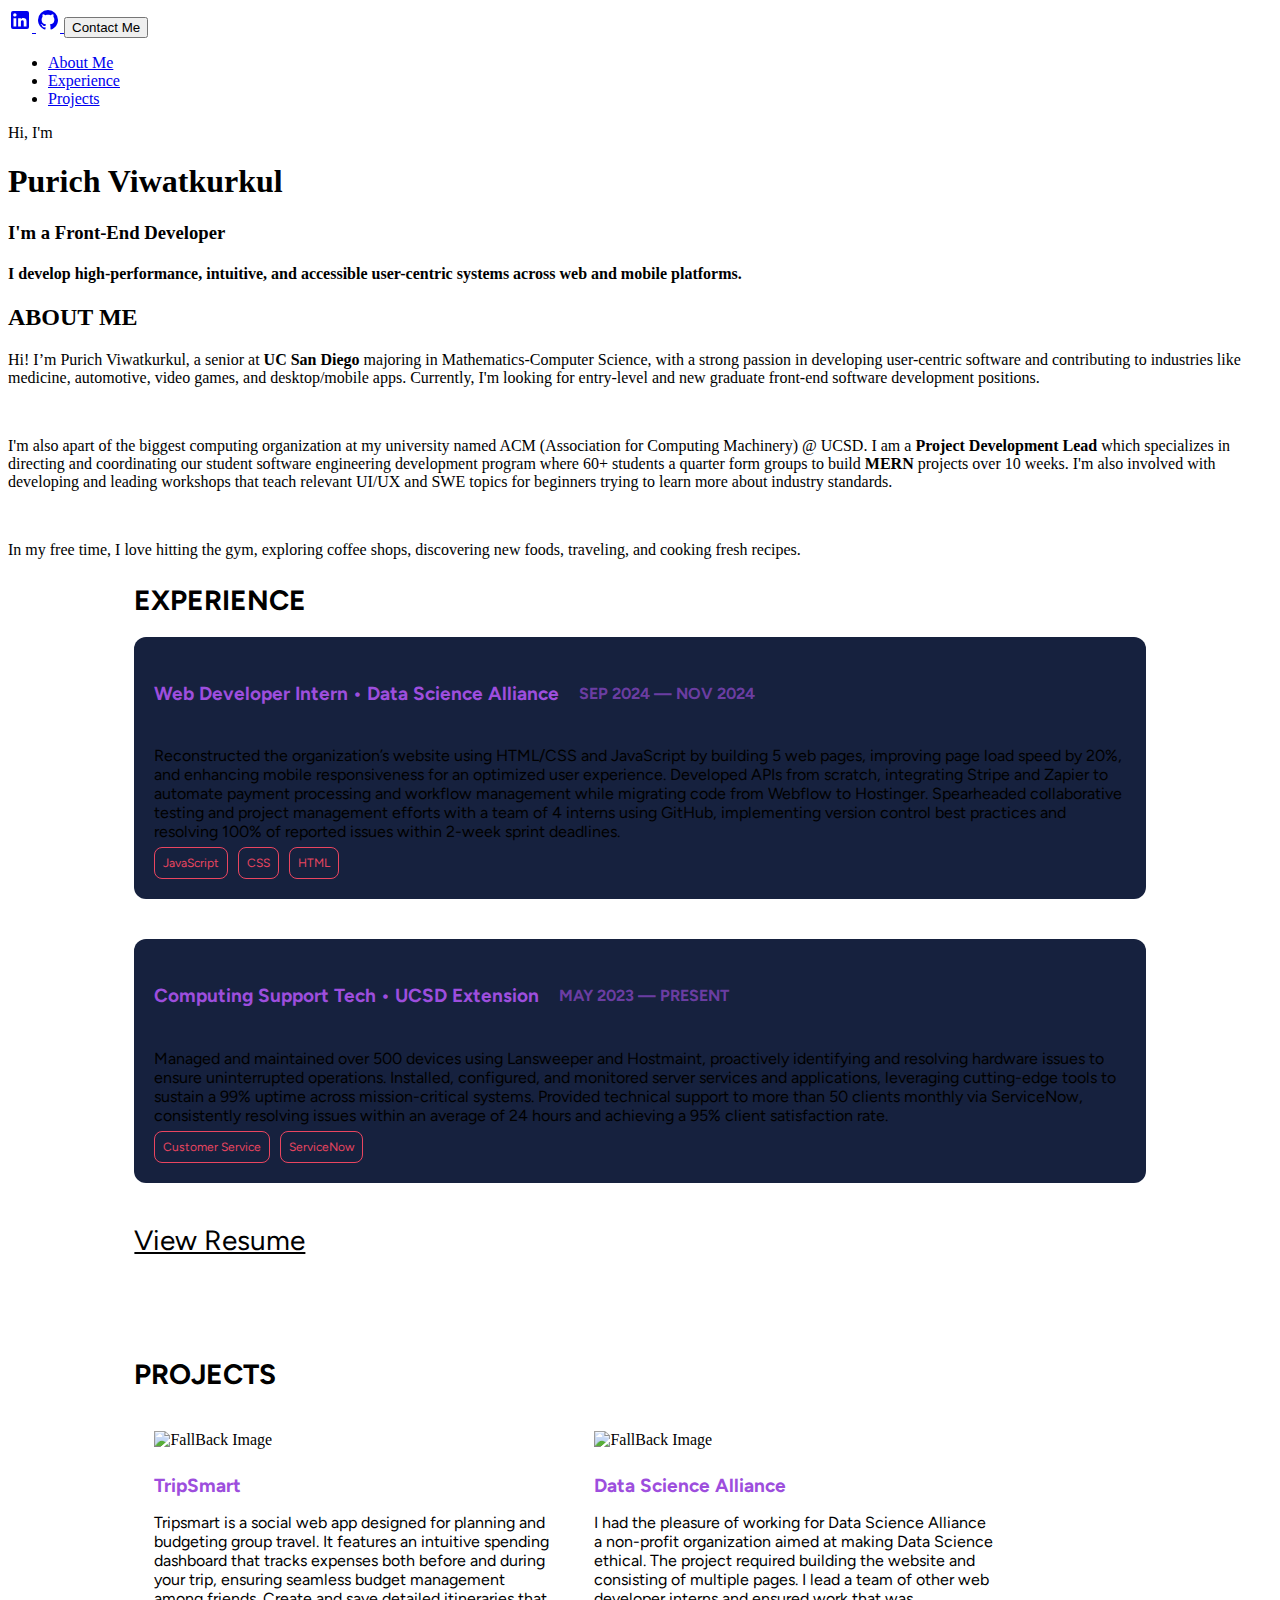
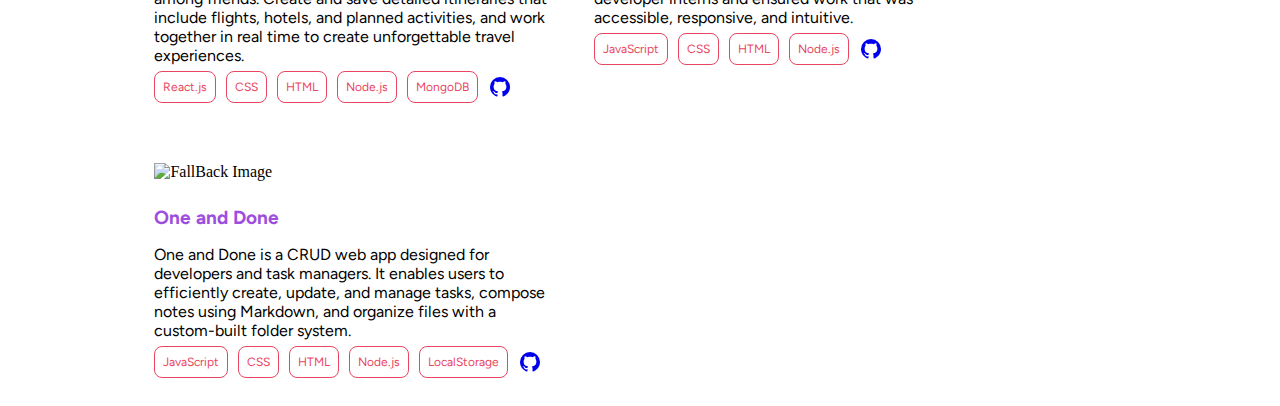
==== src/index.html @ d5bc5efc "CSS Update 3" ====
<!DOCTYPE html>
<html lang="en">
<head>
    <meta charset="UTF-8">
    <meta name="viewport" content="width=device-width, initial-scale=1.0">
    <meta name="description" content="Personal Portfolio Website">
    <meta name="keywords" content="Portfolio,HTML,CSS,JavaScript,UI,UX,Developer, Web">
    <title>Purich's Portfolio</title>
    <link rel="preconnect" href="https://fonts.googleapis.com">
    <link rel="preconnect" href="https://fonts.gstatic.com" crossorigin>
    <link href="https://fonts.googleapis.com/css2?family=Space+Grotesk:wght@300..700&display=swap" rel="stylesheet">
    <link href="https://fonts.googleapis.com/css2?family=Figtree:ital,wght@0,300..900;1,300..900&display=swap" rel="stylesheet">
    <link rel="stylesheet" href="./styles/vars.css">
    <link rel="stylesheet" href="./styles/index.css">
    <link rel="stylesheet" href="./styles/about.css">
    <link rel="stylesheet" href="./styles/projects.css">
    <link rel="stylesheet" href="./styles/experience.css">


    <style>
        #projectOne,#projectTwo,#projectThree{
            border-color:black; 
            border-style:solid; 
            border-width:2px;
        }
    </style>

</head>
<body>
    <nav>
            <a href="https://www.linkedin.com/in/purich-viwatkurkul/">
                <svg role="img" id="linkedIn" xmlns="http://www.w3.org/2000/svg" width="24" height="24" viewBox="0 0 24 24">
                    <title>LinkedIn Logo Hyperlink</title>
                    <path fill="currentColor" d="M19 3a2 2 0 0 1 2 2v14a2 2 0 0 1-2 2H5a2 2 0 0 1-2-2V5a2 2 0 0 1 2-2zm-.5 15.5v-5.3a3.26 3.26 0 0 0-3.26-3.26c-.85 0-1.84.52-2.32 1.3v-1.11h-2.79v8.37h2.79v-4.93c0-.77.62-1.4 1.39-1.4a1.4 1.4 0 0 1 1.4 1.4v4.93zM6.88 8.56a1.68 1.68 0 0 0 1.68-1.68c0-.93-.75-1.69-1.68-1.69a1.69 1.69 0 0 0-1.69 1.69c0 .93.76 1.68 1.69 1.68m1.39 9.94v-8.37H5.5v8.37z"/>
                </svg>
            </a>
            <a href="https://github.com/pviwatkurkul">
                <svg role="img" id="github" xmlns="http://www.w3.org/2000/svg" width="24" height="24" viewBox="0 0 24 24">
                    <title>Github Logo Hyperlink</title>
                    <path fill="currentColor" d="M12 2A10 10 0 0 0 2 12c0 4.42 2.87 8.17 6.84 9.5c.5.08.66-.23.66-.5v-1.69c-2.77.6-3.36-1.34-3.36-1.34c-.46-1.16-1.11-1.47-1.11-1.47c-.91-.62.07-.6.07-.6c1 .07 1.53 1.03 1.53 1.03c.87 1.52 2.34 1.07 2.91.83c.09-.65.35-1.09.63-1.34c-2.22-.25-4.55-1.11-4.55-4.92c0-1.11.38-2 1.03-2.71c-.1-.25-.45-1.29.1-2.64c0 0 .84-.27 2.75 1.02c.79-.22 1.65-.33 2.5-.33s1.71.11 2.5.33c1.91-1.29 2.75-1.02 2.75-1.02c.55 1.35.2 2.39.1 2.64c.65.71 1.03 1.6 1.03 2.71c0 3.82-2.34 4.66-4.57 4.91c.36.31.69.92.69 1.85V21c0 .27.16.59.67.5C19.14 20.16 22 16.42 22 12A10 10 0 0 0 12 2"/></svg>
            </a>
            <a>
                <button id="contact-button">Contact Me</button>
            </a>
    </nav>
    <aside class="navigation">
        <ul>
            <li><a href="#about-me">About Me</a></li>
            <li><a href="#experience">Experience</a></li>
            <li><a href="#projects">Projects</a></li>
        </ul>
    </aside>
    <header id="about-me">
        <p>Hi, I'm</p>
        <h1>Purich Viwatkurkul
        </h1>
        <h3>
            I'm a Front-End Developer
        </h3>
        <h4>
            I develop high-performance, intuitive, and accessible user-centric systems across web and mobile platforms.
        </h4>

        <section>
            <h2>ABOUT ME</h2>
            <p>
                Hi! I’m Purich Viwatkurkul, a senior at <strong>UC San Diego</strong> majoring in Mathematics-Computer Science, with a strong passion in developing user-centric software and contributing to industries like medicine, automotive, video games, and desktop/mobile apps. Currently, I'm looking for entry-level and new graduate front-end software development positions.
            </p>
            <br>
            <p>
                I'm also apart of the biggest computing organization at my university named <abbr>ACM</abbr> (Association for Computing Machinery) @ UCSD. I am a <b>Project Development Lead </b> which specializes in directing and coordinating our student software engineering development program where 60+ students a quarter form groups to build <b>MERN</b> projects over 10 weeks. I'm also involved with developing and leading workshops that teach relevant UI/UX and SWE topics for beginners trying to learn more about industry standards. 
            </p>
            <br>
            <p>
                In my free time, I love hitting the gym, exploring coffee shops, discovering new foods, traveling, and cooking fresh recipes.
            </p>
        </section>
    
    </header>

    <main id="experience">
        <h2>EXPERIENCE</h2>
        <div id="experience-one">
            <div class="jobHeader">
                <h4>Web Developer Intern &#x2022; Data Science Alliance</h4>
                <p>SEP 2024 &mdash; NOV 2024</p>
            </div>
            <p>
                Reconstructed the organization’s website using HTML/CSS and JavaScript by building 5 web pages, improving page load speed by 20%, and enhancing mobile responsiveness for an optimized user experience. Developed APIs from scratch, integrating Stripe and Zapier to automate payment processing and workflow management while migrating code from Webflow to Hostinger. Spearheaded collaborative testing and project management efforts with a team of 4 interns using GitHub, implementing version control best practices and resolving 100% of reported issues within 2-week sprint deadlines.
            </p>
            <div class="toolTags">
                <div class="tag" id="tag-one">
                    JavaScript
                </div>
                <div class="tag" id="tag-two">
                    CSS
                </div>
                <div class="tag" id="tag-three">
                    HTML
                </div>
            </div>
        </div>
        <div id="experience-two">
            <div class="jobHeader">
                <h4>Computing Support Tech &#x2022; UCSD Extension</h4>
                <p>MAY 2023 &mdash; PRESENT</p>
            </div>
            <p>
                Managed and maintained over 500 devices using Lansweeper and Hostmaint, proactively identifying and resolving hardware issues to ensure uninterrupted operations. Installed, configured, and monitored server services and applications, leveraging cutting-edge tools to sustain a 99% uptime across mission-critical systems. Provided technical support to more than 50 clients monthly via ServiceNow, consistently resolving issues within an average of 24 hours and achieving a 95% client satisfaction rate.
            </p>
            <div class="toolTags">
                <div class="tag" id="tag-one">
                    Customer Service
                </div>
                <div class="tag" id="tag-two">
                    ServiceNow
                </div>
            </div>
        </div>
        <a id="resume" href="./assets/Resume.pdf">
            View Resume
        </a>
    </main>

    <div id="projects">
        <h2>PROJECTS</h2>
        <div class="projectContainer">
            <div id="project-one">
                <picture>
                    <source srcset="./assets/tripsmart.png"/>
                    <img src="./assets/tripsmart.png" alt="FallBack Image" width="100%" height="200"/>
                </picture>       
                <h4>
                TripSmart
                </h4>
                <p>
                    Tripsmart is a social web app designed for planning and budgeting group travel. It features an intuitive spending dashboard that tracks expenses both before and during your trip, ensuring seamless budget management among friends. Create and save detailed itineraries that include flights, hotels, and planned activities, and work together in real time to create unforgettable travel experiences.
                </p>
                <div class="projectTags">
                    <div class="tag" id="tag-one">
                        React.js
                    </div>
                    <div class="tag" id="tag-two">
                        CSS
                    </div>
                    <div class="tag" id="tag-three">
                        HTML
                    </div>
                    <div class="tag" id="tag-fourth">
                        Node.js
                    </div>
                    <div class="tag" id="tag-fifth">
                        MongoDB
                    </div>
                    <a class="githubProject" href="https://github.com/pviwatkurkul/tripsmart">
                        <svg role="img" xmlns="http://www.w3.org/2000/svg" width="24" height="24" viewBox="0 0 24 24">
                            <title>Github Logo Hyperlink</title>
                            <path fill="currentColor" d="M12 2A10 10 0 0 0 2 12c0 4.42 2.87 8.17 6.84 9.5c.5.08.66-.23.66-.5v-1.69c-2.77.6-3.36-1.34-3.36-1.34c-.46-1.16-1.11-1.47-1.11-1.47c-.91-.62.07-.6.07-.6c1 .07 1.53 1.03 1.53 1.03c.87 1.52 2.34 1.07 2.91.83c.09-.65.35-1.09.63-1.34c-2.22-.25-4.55-1.11-4.55-4.92c0-1.11.38-2 1.03-2.71c-.1-.25-.45-1.29.1-2.64c0 0 .84-.27 2.75 1.02c.79-.22 1.65-.33 2.5-.33s1.71.11 2.5.33c1.91-1.29 2.75-1.02 2.75-1.02c.55 1.35.2 2.39.1 2.64c.65.71 1.03 1.6 1.03 2.71c0 3.82-2.34 4.66-4.57 4.91c.36.31.69.92.69 1.85V21c0 .27.16.59.67.5C19.14 20.16 22 16.42 22 12A10 10 0 0 0 12 2"/></svg>
                    </a>
                </div>
            </div>
            <div id="project-two">
                <picture>
                    <source srcset="./assets/dsa.png"/>
                    <img src="./assets/dsa.png" alt="FallBack Image" width="100%" height="200"/>
                </picture>       
                <h4>
                Data Science Alliance
                </h4>
                <p>
                    I had the pleasure of working for Data Science Alliance a non-profit organization aimed at making Data Science ethical. The project required building the website and consisting of multiple pages. I lead a team of other web developer interns and ensured work that was accessible, responsive, and intuitive. 
                </p>
                <div class="projectTags">
                    <div class="tag" id="tag-one">
                        JavaScript
                    </div>
                    <div class="tag" id="tag-two">
                        CSS
                    </div>
                    <div class="tag" id="tag-three">
                        HTML
                    </div>
                    <div class="tag" id="tag-fourth">
                        Node.js
                    </div>
                    <a class="githubProject" href="https://github.com/pviwatkurkul/DSA-Alliance-Page-Rebuild">
                        <svg role="img" xmlns="http://www.w3.org/2000/svg" width="24" height="24" viewBox="0 0 24 24">
                            <title>Github Logo Hyperlink</title>
                            <path fill="currentColor" d="M12 2A10 10 0 0 0 2 12c0 4.42 2.87 8.17 6.84 9.5c.5.08.66-.23.66-.5v-1.69c-2.77.6-3.36-1.34-3.36-1.34c-.46-1.16-1.11-1.47-1.11-1.47c-.91-.62.07-.6.07-.6c1 .07 1.53 1.03 1.53 1.03c.87 1.52 2.34 1.07 2.91.83c.09-.65.35-1.09.63-1.34c-2.22-.25-4.55-1.11-4.55-4.92c0-1.11.38-2 1.03-2.71c-.1-.25-.45-1.29.1-2.64c0 0 .84-.27 2.75 1.02c.79-.22 1.65-.33 2.5-.33s1.71.11 2.5.33c1.91-1.29 2.75-1.02 2.75-1.02c.55 1.35.2 2.39.1 2.64c.65.71 1.03 1.6 1.03 2.71c0 3.82-2.34 4.66-4.57 4.91c.36.31.69.92.69 1.85V21c0 .27.16.59.67.5C19.14 20.16 22 16.42 22 12A10 10 0 0 0 12 2"/></svg>
                    </a>
                </div>
            </div>
            <div id="project-three">
                <picture>
                    <source srcset="./assets/dsa.png"/>
                    <img src="./assets/dsa.png" alt="FallBack Image" width="100%" height="200"/>
                </picture>       
                <h4>
                One and Done
                </h4>
                <p>
                    One and Done is a CRUD web app designed for developers and task managers. It enables users to efficiently create, update, and manage tasks, compose notes using Markdown, and organize files with a custom-built folder system.
                </p>
                <div class="projectTags">
                    <div class="tag" id="tag-one">
                        JavaScript
                    </div>
                    <div class="tag" id="tag-two">
                        CSS
                    </div>
                    <div class="tag" id="tag-three">
                        HTML
                    </div>
                    <div class="tag" id="tag-fourth">
                        Node.js
                    </div>
                    <div class="tag" id="tag-fourth">
                        LocalStorage
                    </div>
                    <a class="githubProject" href="https://github.com/pviwatkurkul/One-and-Done">
                        <svg role="img" xmlns="http://www.w3.org/2000/svg" width="24" height="24" viewBox="0 0 24 24">
                            <title>Github Logo Hyperlink</title>
                            <path fill="currentColor" d="M12 2A10 10 0 0 0 2 12c0 4.42 2.87 8.17 6.84 9.5c.5.08.66-.23.66-.5v-1.69c-2.77.6-3.36-1.34-3.36-1.34c-.46-1.16-1.11-1.47-1.11-1.47c-.91-.62.07-.6.07-.6c1 .07 1.53 1.03 1.53 1.03c.87 1.52 2.34 1.07 2.91.83c.09-.65.35-1.09.63-1.34c-2.22-.25-4.55-1.11-4.55-4.92c0-1.11.38-2 1.03-2.71c-.1-.25-.45-1.29.1-2.64c0 0 .84-.27 2.75 1.02c.79-.22 1.65-.33 2.5-.33s1.71.11 2.5.33c1.91-1.29 2.75-1.02 2.75-1.02c.55 1.35.2 2.39.1 2.64c.65.71 1.03 1.6 1.03 2.71c0 3.82-2.34 4.66-4.57 4.91c.36.31.69.92.69 1.85V21c0 .27.16.59.67.5C19.14 20.16 22 16.42 22 12A10 10 0 0 0 12 2"/></svg>
                    </a>
                </div>
            </div>

        </div>
    </div>


</body>
</html>
---- src/styles/projects.css ----
@media only screen and (min-width:320px){
    #projects{
        margin:0 10%;
    }

    .projectContainer{
        display:flex;
        flex-wrap:wrap;
        row-gap:20px;
    }
    #projects > h2{
        margin-bottom:20px;
        font-size:28px;
        font-weight:700;
        color:var(--white);
        font-family:"Figtree", serif;
    }

    #project-one{
        padding:20px;
        border:1px solid var(--white);
        border-radius:12px;
        max-width:400px;
    }
    
    #project-one > picture{
        margin-bottom:6px;
    }
    #project-one > h4{
        color:#9d4edd;
        font-size:19px;
        font-family:"Figtree", serif;
        margin-bottom:6px;
        font-weight:700;
    }
    #project-one > p{
        color:var(--white);
        font-size:16px;
        font-family:"Figtree", serif;
        margin-bottom:6px;
    }

    #project-two{
        padding:20px;
        border:1px solid var(--white);
        border-radius:12px;
        max-width:400px;
    }
    
    #project-two > picture{
        margin-bottom:6px;
    }
    #project-two > h4{
        color:#9d4edd;
        font-size:19px;
        font-family:"Figtree", serif;
        margin-bottom:6px;
        font-weight:700;
    }
    #project-two > p{
        color:var(--white);
        font-size:16px;
        font-family:"Figtree", serif;
        margin-bottom:6px;
    }

    #project-three{
        padding:20px;
        border:1px solid var(--white);
        border-radius:12px;
        max-width:400px;
    }
    
    #project-three > picture{
        margin-bottom:6px;
    }
    #project-three> h4{
        color:#9d4edd;
        font-size:19px;
        font-family:"Figtree", serif;
        margin-bottom:6px;
        font-weight:700;
    }
    #project-three > p{
        color:var(--white);
        font-size:16px;
        font-family:"Figtree", serif;
        margin-bottom:6px;
    }
    
    .githubProject{
        display:flex;
        align-items:center;
    }
    .projectTags{
        display:flex;
        flex-wrap:wrap;
        gap:10px;
    }
}

@media only screen and (min-width:992px){

}

@media only screen and (min-width:1200px){

}
---- src/styles/experience.css ----
@media only screen and (min-width:320px){
    main{
        margin:0 10%;
        margin-bottom:100px;
    }
    main > h2{
        margin-bottom:20px;
        font-size:28px;
        font-weight:700;
        color:var(--white);
        font-family:"Figtree", serif;
    }

    #experience-one{
        border:1px solid var(--white);
        border-radius:12px;
        padding:20px;
        background-color: #16213e;  
        margin-bottom:40px;
    }

    #experience-one > p{
        color:var(--white);
        font-family:"Figtree", serif;
        margin-bottom:6px;
        font-size:16px;
    }

    .jobHeader{
        display:flex;
        gap:20px;
        font-family:"Figtree", serif;
        font-weight:700;
        align-items:center;
        margin-bottom:2px;
    }

    .jobHeader > h4{
        color:#9d4edd;
        font-size:19px;
    }
    
    .jobHeader > p{
        color:rgba(157, 78, 221, 0.65);
        font-size:16px;
    }

    #experience-two{
        border:1px solid var(--white);
        border-radius:12px;
        padding:20px;
        background-color: #16213e;  
        margin-bottom:40px;
    }

    #experience-two > p{
        color:var(--white);
        font-family:"Figtree", serif;
        margin-bottom:6px;
        font-size:16px;
    }

    #resume{
        color:var(--white);
        font-family:"Figtree", serif;
        font-size:28px;
        text-decoration:underline;
    }
    .toolTags{
        display:flex;
        gap:10px;
    }
    .tag{
        box-sizing:content-box;
        padding:8px;
        color:#e94560;
        font-family:"Figtree", serif;
        font-size:12px;
        border:1px solid #e94560;
        border-radius:8px;
    }
}

@media only screen and (min-width:992px){

}

@media only screen and (min-width:1200px){

}
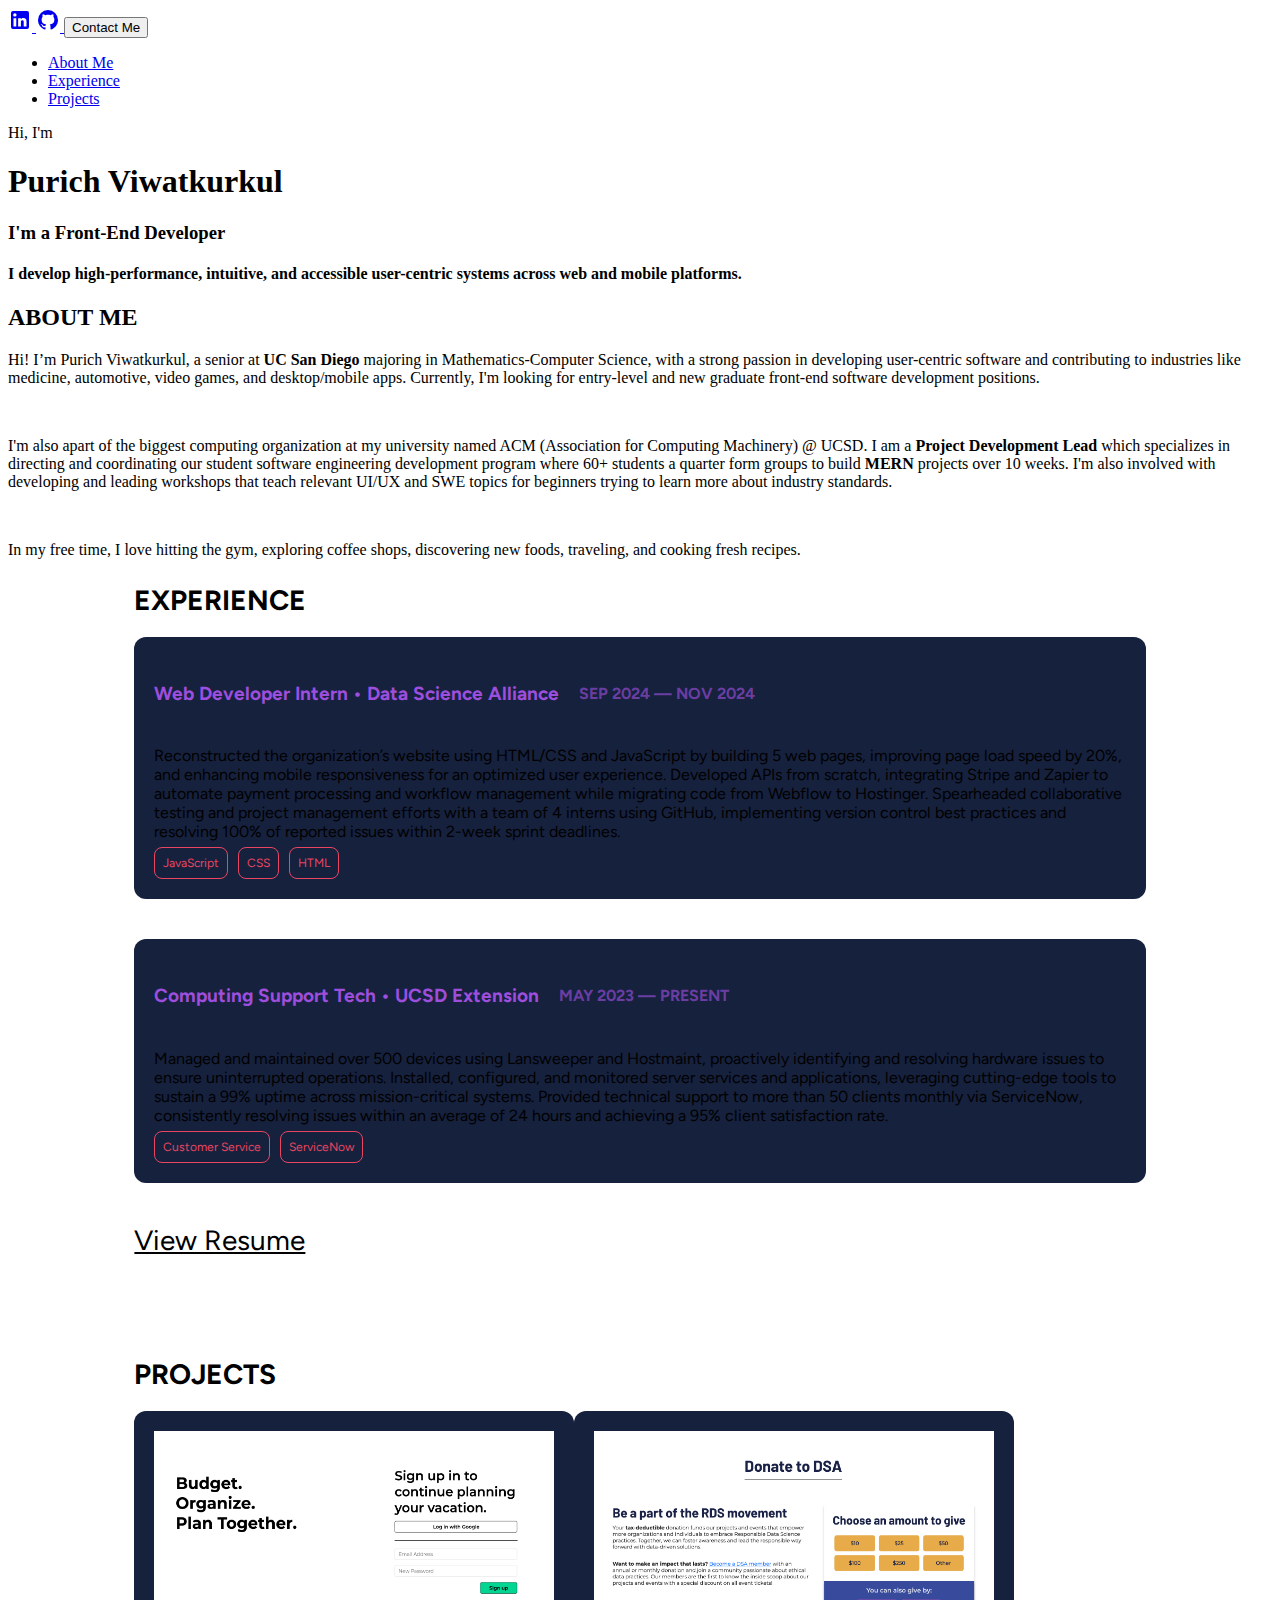
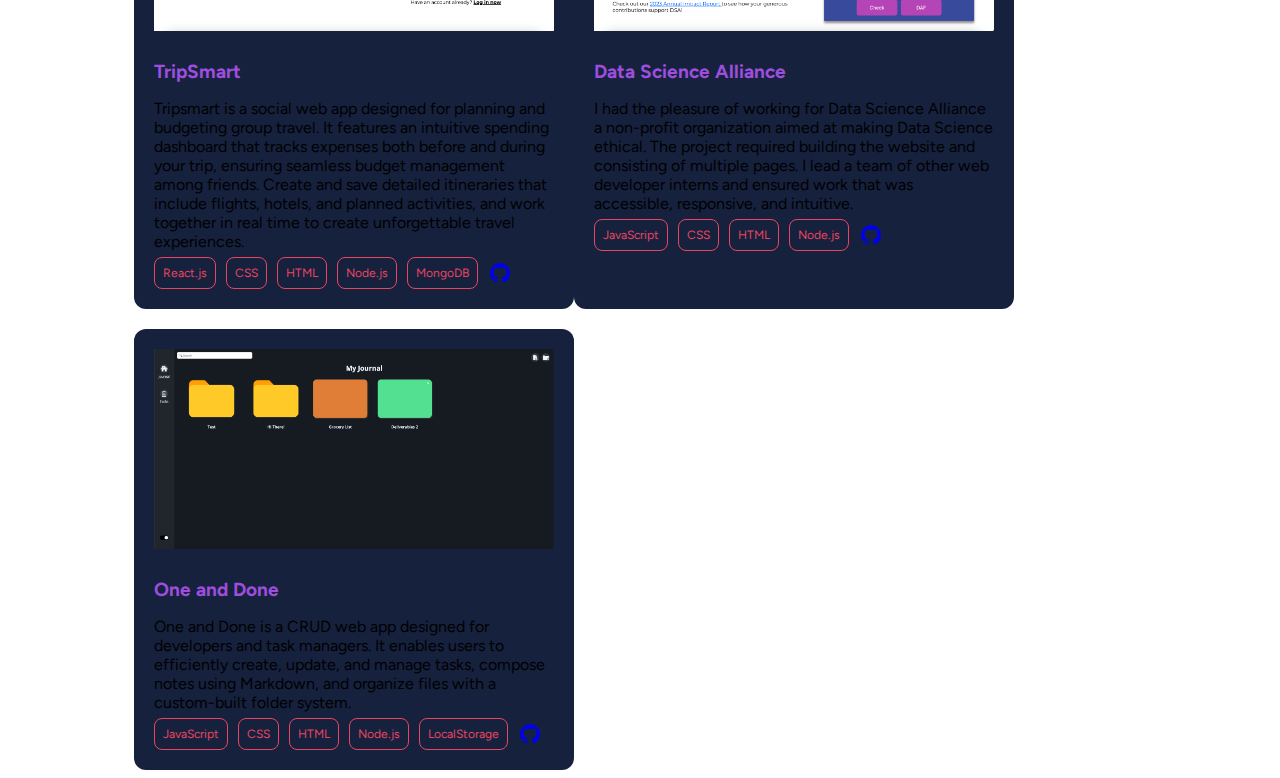
==== commit 0c9713ce: "Finalized Mobile Screen" ====
--- a/src/index.html
+++ b/src/index.html
@@ -128,7 +128,7 @@
             <div id="project-one">
                 <picture>
                     <source srcset="./assets/tripsmart.png"/>
-                    <img src="./assets/tripsmart.png" alt="FallBack Image" width="100%" height="200"/>
+                    <img src="./assets/tripsmart.png" alt="Project 3 Screenshot" width="100%" height="200"/>
                 </picture>       
                 <h4>
                 TripSmart
@@ -162,7 +162,7 @@
             <div id="project-two">
                 <picture>
                     <source srcset="./assets/dsa.png"/>
-                    <img src="./assets/dsa.png" alt="FallBack Image" width="100%" height="200"/>
+                    <img src="./assets/dsa.png" alt="Project 3 Screenshot" width="100%" height="200"/>
                 </picture>       
                 <h4>
                 Data Science Alliance
@@ -192,8 +192,8 @@
             </div>
             <div id="project-three">
                 <picture>
-                    <source srcset="./assets/dsa.png"/>
-                    <img src="./assets/dsa.png" alt="FallBack Image" width="100%" height="200"/>
+                    <source srcset="./assets/onedone.png"/>
+                    <img src="./assets/onedone.png" alt="Project 3 Screenshot" width="100%" height="200"/>
                 </picture>       
                 <h4>
                 One and Done
--- a/src/styles/projects.css
+++ b/src/styles/projects.css
@@ -22,6 +22,7 @@
         border:1px solid var(--white);
         border-radius:12px;
         max-width:400px;
+        background-color: #16213e;  
     }
     
     #project-one > picture{
@@ -46,6 +47,7 @@
         border:1px solid var(--white);
         border-radius:12px;
         max-width:400px;
+        background-color: #16213e;  
     }
     
     #project-two > picture{
@@ -70,6 +72,8 @@
         border:1px solid var(--white);
         border-radius:12px;
         max-width:400px;
+        background-color: #16213e;  
+
     }
     
     #project-three > picture{
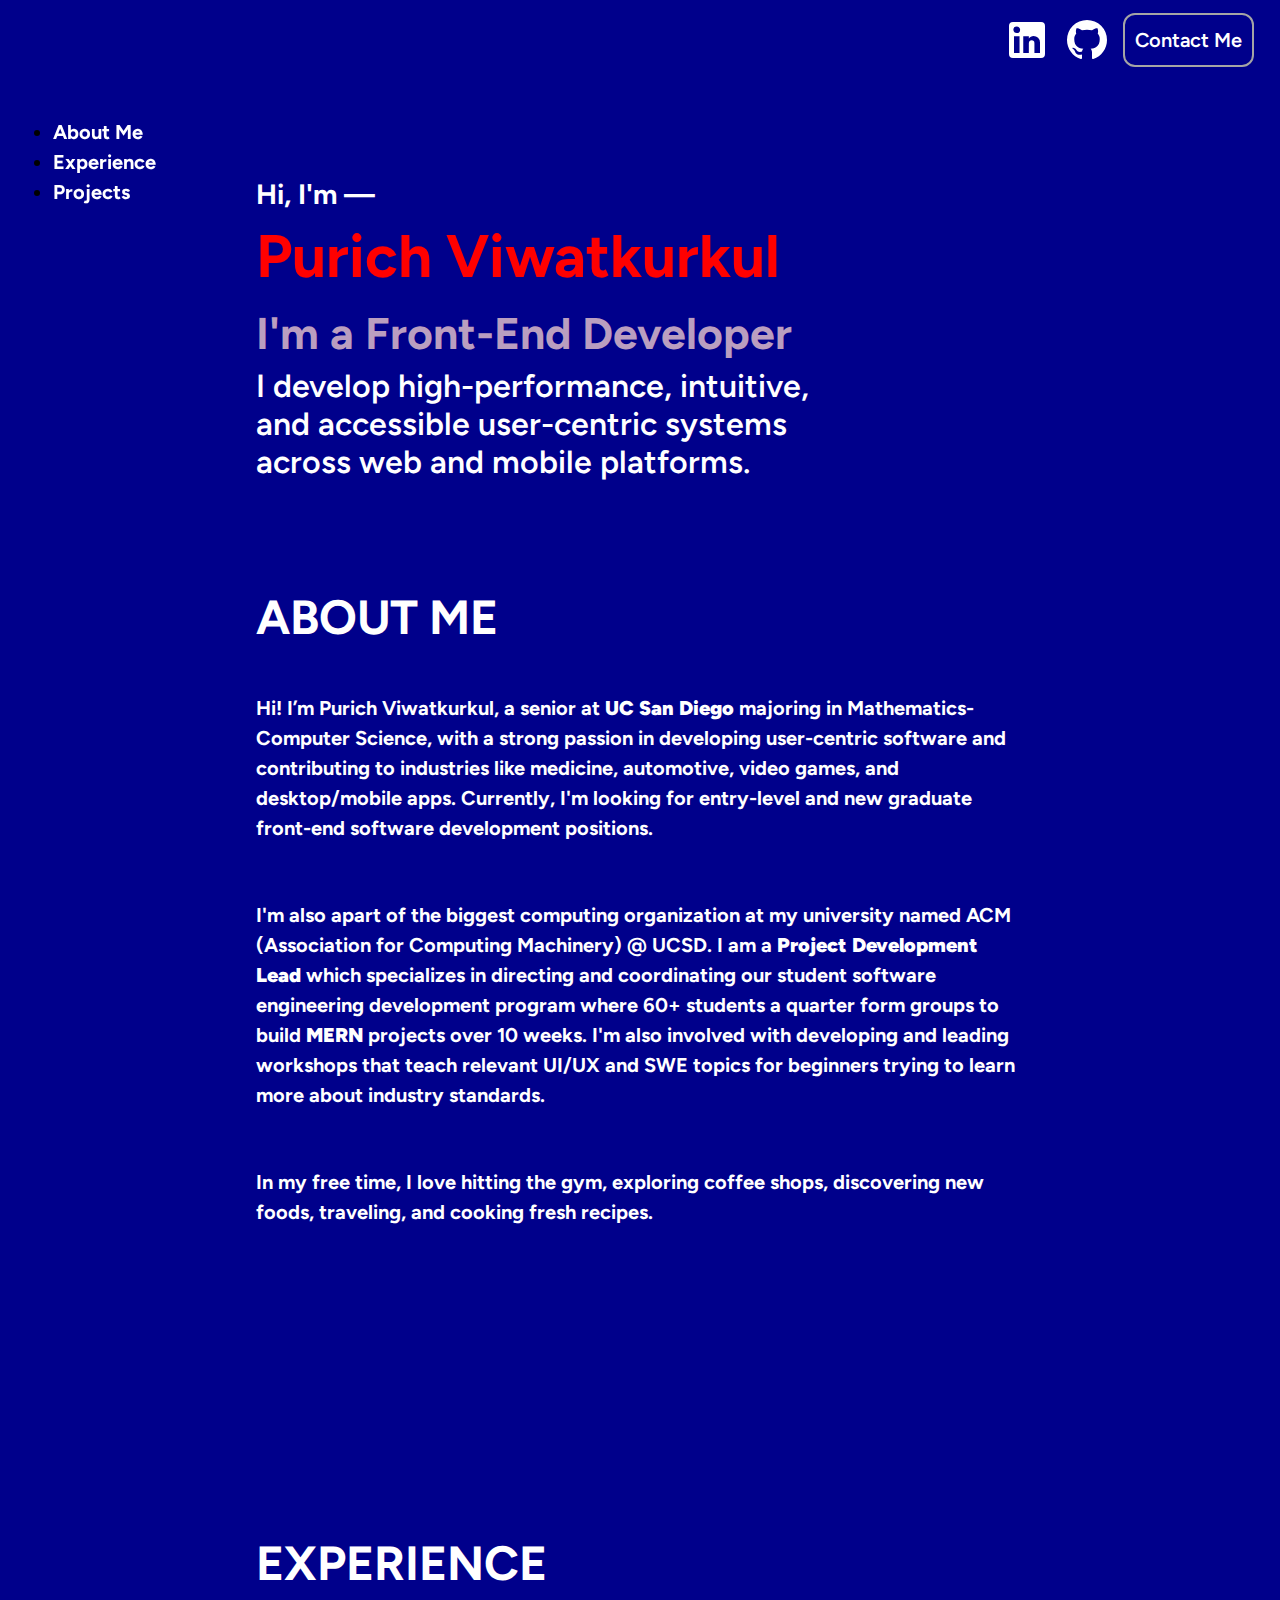
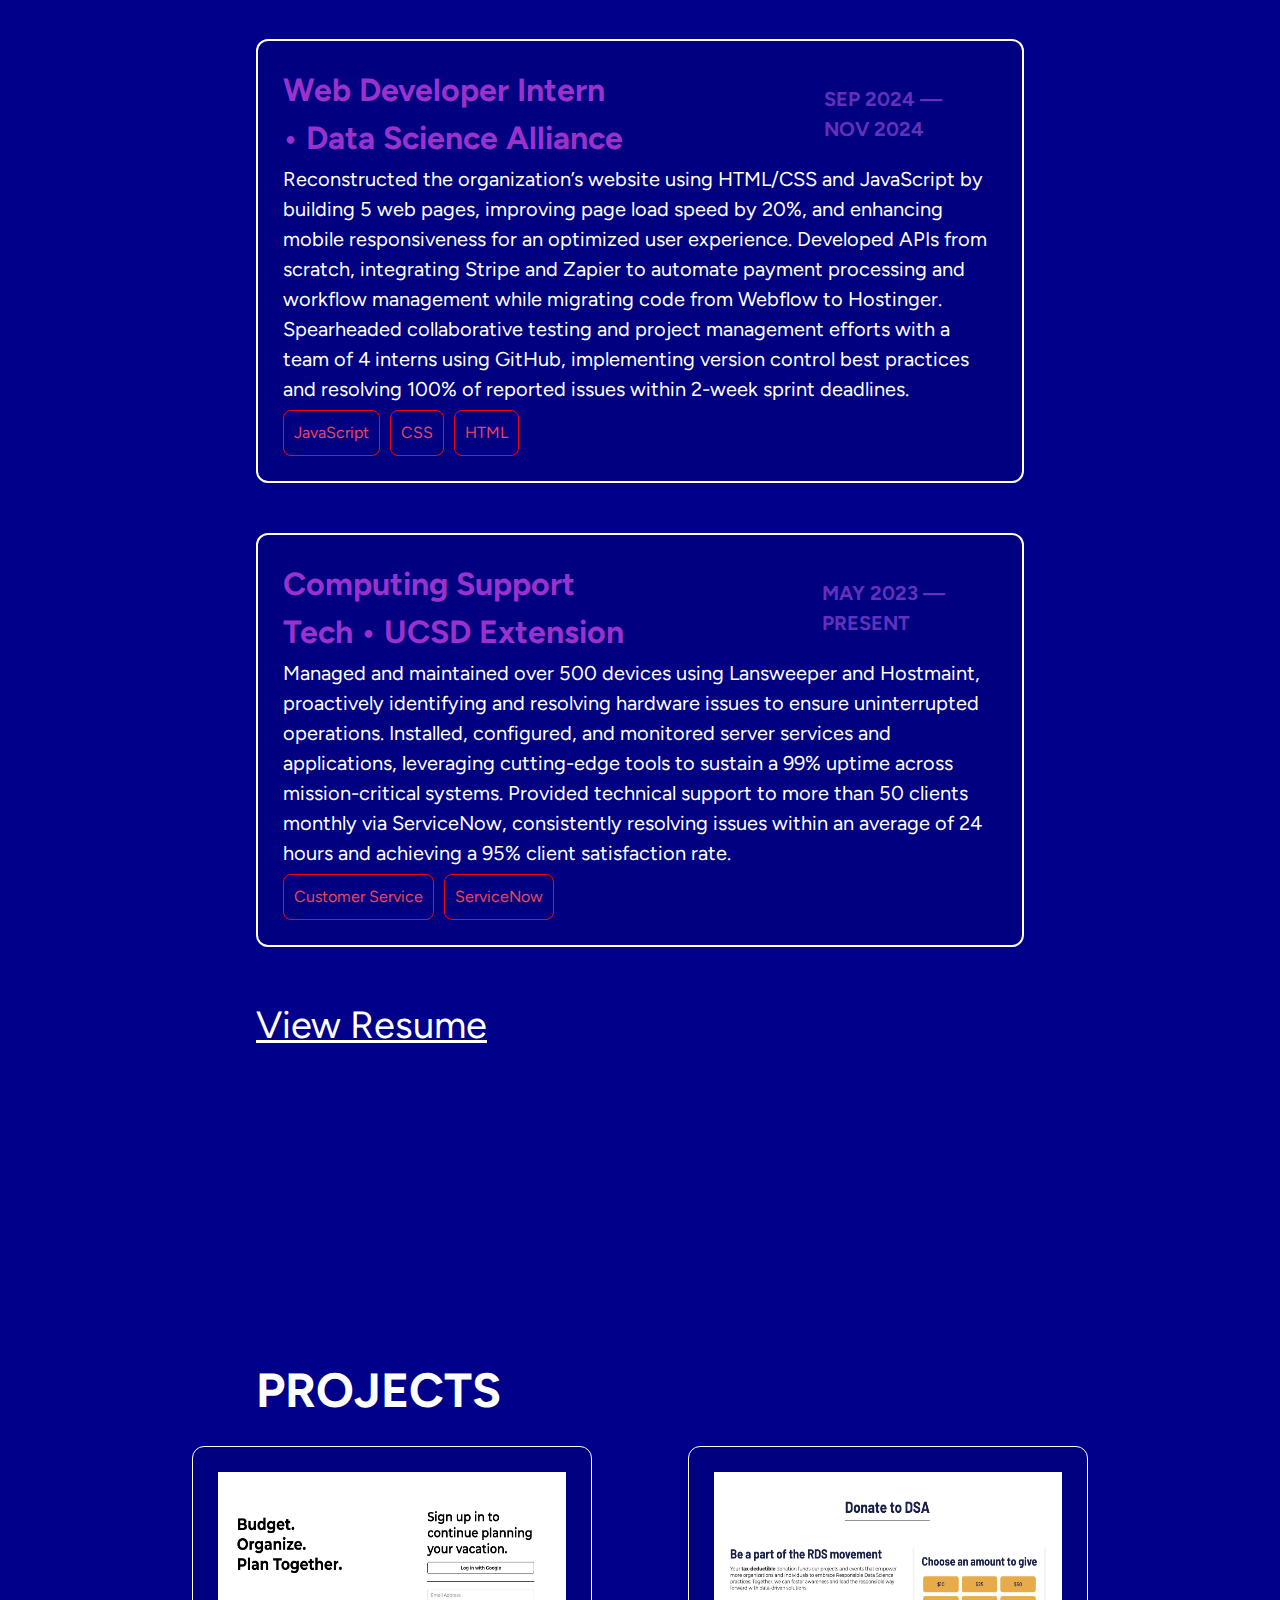
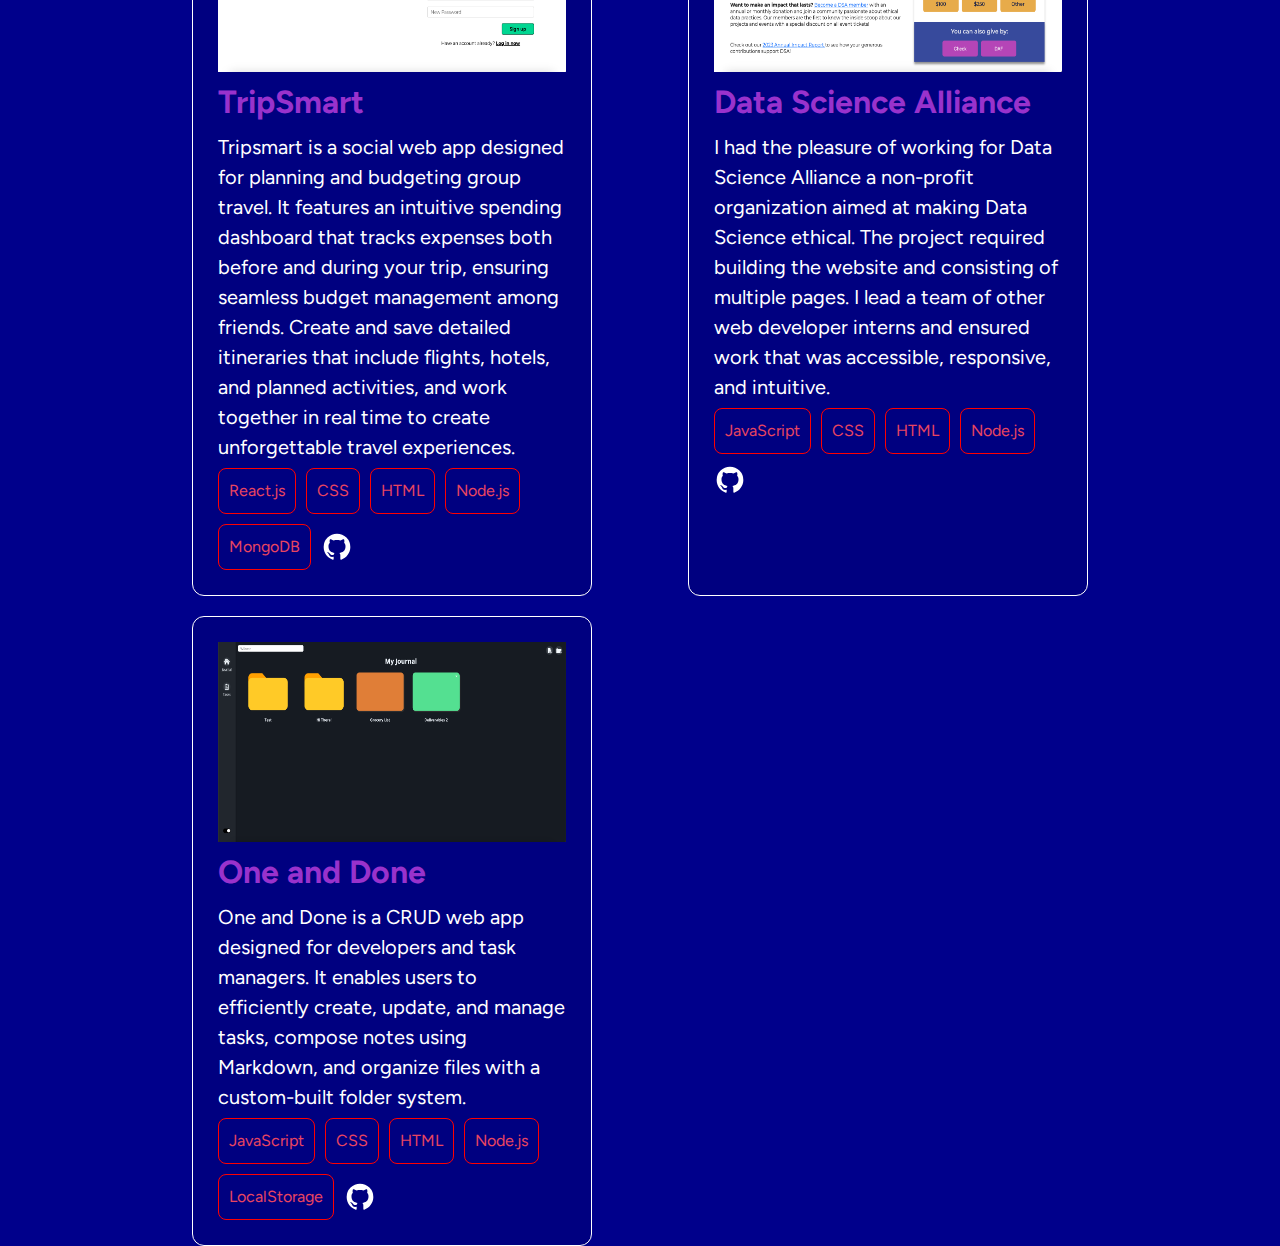
==== commit 6c2c475f: "Final Corrections" ====
--- a/src/index.html
+++ b/src/index.html
@@ -39,7 +39,7 @@
                     <title>Github Logo Hyperlink</title>
                     <path fill="currentColor" d="M12 2A10 10 0 0 0 2 12c0 4.42 2.87 8.17 6.84 9.5c.5.08.66-.23.66-.5v-1.69c-2.77.6-3.36-1.34-3.36-1.34c-.46-1.16-1.11-1.47-1.11-1.47c-.91-.62.07-.6.07-.6c1 .07 1.53 1.03 1.53 1.03c.87 1.52 2.34 1.07 2.91.83c.09-.65.35-1.09.63-1.34c-2.22-.25-4.55-1.11-4.55-4.92c0-1.11.38-2 1.03-2.71c-.1-.25-.45-1.29.1-2.64c0 0 .84-.27 2.75 1.02c.79-.22 1.65-.33 2.5-.33s1.71.11 2.5.33c1.91-1.29 2.75-1.02 2.75-1.02c.55 1.35.2 2.39.1 2.64c.65.71 1.03 1.6 1.03 2.71c0 3.82-2.34 4.66-4.57 4.91c.36.31.69.92.69 1.85V21c0 .27.16.59.67.5C19.14 20.16 22 16.42 22 12A10 10 0 0 0 12 2"/></svg>
             </a>
-            <a>
+            <a href="">
                 <button id="contact-button">Contact Me</button>
             </a>
     </nav>
@@ -51,7 +51,7 @@
         </ul>
     </aside>
     <header id="about-me">
-        <p>Hi, I'm</p>
+        <p>Hi, I'm &mdash; </p>
         <h1>Purich Viwatkurkul
         </h1>
         <h3>
@@ -89,15 +89,15 @@
                 Reconstructed the organization’s website using HTML/CSS and JavaScript by building 5 web pages, improving page load speed by 20%, and enhancing mobile responsiveness for an optimized user experience. Developed APIs from scratch, integrating Stripe and Zapier to automate payment processing and workflow management while migrating code from Webflow to Hostinger. Spearheaded collaborative testing and project management efforts with a team of 4 interns using GitHub, implementing version control best practices and resolving 100% of reported issues within 2-week sprint deadlines.
             </p>
             <div class="toolTags">
-                <div class="tag" id="tag-one">
+                <p class="tag" id="tag-one">
                     JavaScript
-                </div>
-                <div class="tag" id="tag-two">
+                </p>
+                <p class="tag" id="tag-two">
                     CSS
-                </div>
-                <div class="tag" id="tag-three">
+                </p>
+                <p class="tag" id="tag-three">
                     HTML
-                </div>
+                </p>
             </div>
         </div>
         <div id="experience-two">
@@ -109,12 +109,12 @@
                 Managed and maintained over 500 devices using Lansweeper and Hostmaint, proactively identifying and resolving hardware issues to ensure uninterrupted operations. Installed, configured, and monitored server services and applications, leveraging cutting-edge tools to sustain a 99% uptime across mission-critical systems. Provided technical support to more than 50 clients monthly via ServiceNow, consistently resolving issues within an average of 24 hours and achieving a 95% client satisfaction rate.
             </p>
             <div class="toolTags">
-                <div class="tag" id="tag-one">
+                <p class="tag" id="tag-one">
                     Customer Service
-                </div>
-                <div class="tag" id="tag-two">
+                </p>
+                <p class="tag" id="tag-two">
                     ServiceNow
-                </div>
+                </p>
             </div>
         </div>
         <a id="resume" href="./assets/Resume.pdf">
@@ -128,7 +128,7 @@
             <div id="project-one">
                 <picture>
                     <source srcset="./assets/tripsmart.png"/>
-                    <img src="./assets/tripsmart.png" alt="Project 3 Screenshot" width="100%" height="200"/>
+                    <img src="./assets/tripsmart.png" alt="Project 1 Web Application Screenshot" width="100%" height="200"/>
                 </picture>       
                 <h4>
                 TripSmart
@@ -137,23 +137,23 @@
                     Tripsmart is a social web app designed for planning and budgeting group travel. It features an intuitive spending dashboard that tracks expenses both before and during your trip, ensuring seamless budget management among friends. Create and save detailed itineraries that include flights, hotels, and planned activities, and work together in real time to create unforgettable travel experiences.
                 </p>
                 <div class="projectTags">
-                    <div class="tag" id="tag-one">
+                    <p class="tag" id="tag-one">
                         React.js
-                    </div>
-                    <div class="tag" id="tag-two">
+                    </p>
+                    <p class="tag" id="tag-two">
                         CSS
-                    </div>
-                    <div class="tag" id="tag-three">
+                    </p>
+                    <p class="tag" id="tag-three">
                         HTML
-                    </div>
-                    <div class="tag" id="tag-fourth">
+                    </p>
+                    <p class="tag" id="tag-fourth">
                         Node.js
-                    </div>
-                    <div class="tag" id="tag-fifth">
+                    </p>
+                    <p class="tag" id="tag-fifth">
                         MongoDB
-                    </div>
+                    </p>
                     <a class="githubProject" href="https://github.com/pviwatkurkul/tripsmart">
-                        <svg role="img" xmlns="http://www.w3.org/2000/svg" width="24" height="24" viewBox="0 0 24 24">
+                        <svg class="githubHyperLink" role="img" xmlns="http://www.w3.org/2000/svg" width="24" height="24" viewBox="0 0 24 24">
                             <title>Github Logo Hyperlink</title>
                             <path fill="currentColor" d="M12 2A10 10 0 0 0 2 12c0 4.42 2.87 8.17 6.84 9.5c.5.08.66-.23.66-.5v-1.69c-2.77.6-3.36-1.34-3.36-1.34c-.46-1.16-1.11-1.47-1.11-1.47c-.91-.62.07-.6.07-.6c1 .07 1.53 1.03 1.53 1.03c.87 1.52 2.34 1.07 2.91.83c.09-.65.35-1.09.63-1.34c-2.22-.25-4.55-1.11-4.55-4.92c0-1.11.38-2 1.03-2.71c-.1-.25-.45-1.29.1-2.64c0 0 .84-.27 2.75 1.02c.79-.22 1.65-.33 2.5-.33s1.71.11 2.5.33c1.91-1.29 2.75-1.02 2.75-1.02c.55 1.35.2 2.39.1 2.64c.65.71 1.03 1.6 1.03 2.71c0 3.82-2.34 4.66-4.57 4.91c.36.31.69.92.69 1.85V21c0 .27.16.59.67.5C19.14 20.16 22 16.42 22 12A10 10 0 0 0 12 2"/></svg>
                     </a>
@@ -162,7 +162,7 @@
             <div id="project-two">
                 <picture>
                     <source srcset="./assets/dsa.png"/>
-                    <img src="./assets/dsa.png" alt="Project 3 Screenshot" width="100%" height="200"/>
+                    <img src="./assets/dsa.png" alt="Project 2 Web Application Screenshot" width="100%" height="200"/>
                 </picture>       
                 <h4>
                 Data Science Alliance
@@ -171,20 +171,20 @@
                     I had the pleasure of working for Data Science Alliance a non-profit organization aimed at making Data Science ethical. The project required building the website and consisting of multiple pages. I lead a team of other web developer interns and ensured work that was accessible, responsive, and intuitive. 
                 </p>
                 <div class="projectTags">
-                    <div class="tag" id="tag-one">
+                    <p class="tag" id="tag-one">
                         JavaScript
-                    </div>
-                    <div class="tag" id="tag-two">
+                    </p>
+                    <p class="tag" id="tag-two">
                         CSS
-                    </div>
-                    <div class="tag" id="tag-three">
+                    </p>
+                    <p class="tag" id="tag-three">
                         HTML
-                    </div>
-                    <div class="tag" id="tag-fourth">
+                    </p>
+                    <p class="tag" id="tag-fourth">
                         Node.js
-                    </div>
+                    </p>
                     <a class="githubProject" href="https://github.com/pviwatkurkul/DSA-Alliance-Page-Rebuild">
-                        <svg role="img" xmlns="http://www.w3.org/2000/svg" width="24" height="24" viewBox="0 0 24 24">
+                        <svg class="githubHyperLink" role="img" xmlns="http://www.w3.org/2000/svg" width="24" height="24" viewBox="0 0 24 24">
                             <title>Github Logo Hyperlink</title>
                             <path fill="currentColor" d="M12 2A10 10 0 0 0 2 12c0 4.42 2.87 8.17 6.84 9.5c.5.08.66-.23.66-.5v-1.69c-2.77.6-3.36-1.34-3.36-1.34c-.46-1.16-1.11-1.47-1.11-1.47c-.91-.62.07-.6.07-.6c1 .07 1.53 1.03 1.53 1.03c.87 1.52 2.34 1.07 2.91.83c.09-.65.35-1.09.63-1.34c-2.22-.25-4.55-1.11-4.55-4.92c0-1.11.38-2 1.03-2.71c-.1-.25-.45-1.29.1-2.64c0 0 .84-.27 2.75 1.02c.79-.22 1.65-.33 2.5-.33s1.71.11 2.5.33c1.91-1.29 2.75-1.02 2.75-1.02c.55 1.35.2 2.39.1 2.64c.65.71 1.03 1.6 1.03 2.71c0 3.82-2.34 4.66-4.57 4.91c.36.31.69.92.69 1.85V21c0 .27.16.59.67.5C19.14 20.16 22 16.42 22 12A10 10 0 0 0 12 2"/></svg>
                     </a>
@@ -193,7 +193,7 @@
             <div id="project-three">
                 <picture>
                     <source srcset="./assets/onedone.png"/>
-                    <img src="./assets/onedone.png" alt="Project 3 Screenshot" width="100%" height="200"/>
+                    <img src="./assets/onedone.png" alt="Project 3 Web Application Screenshot" width="100%" height="200"/>
                 </picture>       
                 <h4>
                 One and Done
@@ -202,23 +202,23 @@
                     One and Done is a CRUD web app designed for developers and task managers. It enables users to efficiently create, update, and manage tasks, compose notes using Markdown, and organize files with a custom-built folder system.
                 </p>
                 <div class="projectTags">
-                    <div class="tag" id="tag-one">
+                    <p class="tag" id="tag-one">
                         JavaScript
-                    </div>
-                    <div class="tag" id="tag-two">
+                    </p>
+                    <p class="tag" id="tag-two">
                         CSS
-                    </div>
-                    <div class="tag" id="tag-three">
+                    </p>
+                    <p class="tag" id="tag-three">
                         HTML
-                    </div>
-                    <div class="tag" id="tag-fourth">
+                    </p>
+                    <p class="tag" id="tag-fourth">
                         Node.js
-                    </div>
-                    <div class="tag" id="tag-fourth">
+                    </p >
+                    <p class="tag" id="tag-fourth">
                         LocalStorage
-                    </div>
-                    <a class="githubProject" href="https://github.com/pviwatkurkul/One-and-Done">
-                        <svg role="img" xmlns="http://www.w3.org/2000/svg" width="24" height="24" viewBox="0 0 24 24">
+                    </p >
+                    <a class="githubProject" class="githubProject" href="https://github.com/pviwatkurkul/One-and-Done">
+                        <svg class="githubHyperLink" role="img" xmlns="http://www.w3.org/2000/svg" width="24" height="24" viewBox="0 0 24 24">
                             <title>Github Logo Hyperlink</title>
                             <path fill="currentColor" d="M12 2A10 10 0 0 0 2 12c0 4.42 2.87 8.17 6.84 9.5c.5.08.66-.23.66-.5v-1.69c-2.77.6-3.36-1.34-3.36-1.34c-.46-1.16-1.11-1.47-1.11-1.47c-.91-.62.07-.6.07-.6c1 .07 1.53 1.03 1.53 1.03c.87 1.52 2.34 1.07 2.91.83c.09-.65.35-1.09.63-1.34c-2.22-.25-4.55-1.11-4.55-4.92c0-1.11.38-2 1.03-2.71c-.1-.25-.45-1.29.1-2.64c0 0 .84-.27 2.75 1.02c.79-.22 1.65-.33 2.5-.33s1.71.11 2.5.33c1.91-1.29 2.75-1.02 2.75-1.02c.55 1.35.2 2.39.1 2.64c.65.71 1.03 1.6 1.03 2.71c0 3.82-2.34 4.66-4.57 4.91c.36.31.69.92.69 1.85V21c0 .27.16.59.67.5C19.14 20.16 22 16.42 22 12A10 10 0 0 0 12 2"/></svg>
                     </a>
--- a/src/styles/index.css
+++ b/src/styles/index.css
@@ -0,0 +1,36 @@
+*, *::before, *::after {
+    box-sizing: border-box;
+  }
+  
+  * {
+    margin: 0;
+  }
+  
+  body {
+    line-height: 1.5;
+    -webkit-font-smoothing: antialiased;
+    background-color: var(--background-blue,DarkBlue);
+  }
+  
+  img, picture, video, canvas, svg {
+    display: block;
+  }
+  
+  input, button, textarea, select {
+    font: inherit;
+  }
+  
+  p, h1, h2, h3, h4, h5, h6 {
+    overflow-wrap: break-word;
+  }
+  
+  p {
+    text-wrap: pretty;
+  }
+  h1, h2, h3, h4, h5, h6 {
+    text-wrap: balance;
+  }
+
+  #root, #__next {
+    isolation: isolate;
+  }--- a/src/styles/about.css
+++ b/src/styles/about.css
@@ -0,0 +1,316 @@
+
+@media only screen and (min-width:320px){
+    nav{
+        width:100dvw;
+        display:flex;
+        justify-content: flex-end;
+        gap:12px;
+        align-items:center;
+        margin-top:1%;
+        margin-bottom:20px;
+        padding-right:2%;
+    }
+
+    #linkedIn,#github{
+        color:var(--frostwhite,white);
+        display:block;
+        transition: all .2s ease-in-out; 
+    }
+
+
+    #linkedIn:hover{
+        transform: scale(1.2);
+    }
+
+    #github:hover{
+        transform: scale(1.2);
+    }
+
+    #contact-button{
+        color:var(--frostwhite,white);
+        background:none;
+        font-family:"Figtree", serif;
+        font-size:0.75rem;/*12px*/
+        font-weight:600;
+        border-radius:8px;
+        /*color-mix*/
+        border:1px solid color-mix(in srgb, #9e9e9e, #ababab 50%);
+        padding:4px;
+        cursor:pointer;
+        transition: all .2s ease-in-out; 
+    }
+
+    #contact-button:hover{
+        transform: scale(1.1);
+        border-color:var(--white);
+    }
+    .navigation{
+        display:none;
+    }
+
+    /* Extra Credit */
+    #about-me {
+        font-family:"Figtree", serif;
+        margin:0 10%;
+        margin-bottom:100px;
+        & h1{
+            font-weight:700;
+            font-size:34px;
+            color:var(--redpink,red);
+            animation:500ms slide-in;
+            animation-timing-function: linear;
+            animation-iteration-count: 1;
+        }
+    }
+
+    #about-me p:nth-child(1){
+        font-size:1rem;
+        color:var(--frostwhite,white);
+        line-height:normal;
+        animation:400ms slide-in;
+        animation-timing-function: linear;
+        animation-iteration-count: 1;
+    }
+
+
+    #about-me:has(> h3){
+        font-weight:700;
+        font-size:23px;
+        /*gamut color*/
+        color: color(display-p3 0.949 0.834 0.826 / 0.75);
+        animation:700ms slide-in;
+        animation-timing-function: linear;
+        animation-iteration-count: 1;
+    }
+    #about-me > h4{
+        font-weight:600;
+        font-size:19px;
+        line-height:normal;
+        margin-bottom:50px;
+        color:var(--frostwhite,white);
+        animation:700ms slide-in;
+        animation-timing-function: linear;
+        animation-iteration-count: 1;
+    }
+
+    @keyframes slide-in{
+        from{
+            transform:translateX(-100%);
+            opacity: 0;
+        }
+        
+        to{
+            transform:translateX(0%);
+            opacity: 1;
+
+        }
+    }
+  
+    section{
+        text-wrap:balance;
+    }
+    section > h2{
+        margin-bottom:20px;
+        font-size:1.75rem;
+        font-weight:700;
+        color:var(--frostwhite,white);
+    }
+
+    section p{
+        font-size:1rem;
+        color:var(--frostwhite,white);
+    }
+}
+
+@media only screen and (min-width:992px){
+    nav{
+        margin-top:1%;
+        margin-bottom:20px;
+        padding-right:2%;
+    }
+
+    #linkedIn,#github{
+        color:var(--frostwhite,white);
+        width:36px;
+        height:36px;
+        display:block;
+    }
+
+    #contact-button{
+        color:var(--frostwhite,white);
+        background:none;
+        font-family:"Figtree", serif;
+        font-size:1rem;
+        font-weight:600;
+        border-radius:12px;
+        border:2px solid color-mix(in srgb, #9e9e9e, #ababab 50%);
+        padding:8px;
+    }
+
+  
+    .navigation{
+        position:sticky;
+        left:0.5%;
+        top:15%;
+        display:block;
+        width:fit-content;
+    }
+
+    .navigation ul{
+        list-style:url('../assets/bullet-planet-small.svg');
+        font-size:18px;
+        font-family:"Figtree",serif;
+        font-weight:700;
+    }
+
+    .navigation ul li a{
+        color:var(--frostwhite,white);
+        text-decoration:none;
+    }
+
+    .navigation ul li:hover{
+        transition: all .2s ease-in-out; 
+    }
+
+    .navigation ul li:hover{
+        transform: scale(1.2);
+    }
+
+    #about-me p:nth-child(1){
+        font-size:1.25rem;
+        color:var(--frostwhite,white);
+        line-height:normal;
+    }
+
+    /* Extra Credit */
+    #about-me {
+        font-family:"Figtree", serif;
+        margin:0 15%;
+        margin-bottom:200px;
+        & h1{
+            font-weight:700;
+            font-size:3rem;
+            color:var(--redpink,red);
+        }
+    }
+ 
+    #about-me:has(> h3){
+        font-weight:700;
+        font-size:1.75rem;
+        color: color(display-p3 0.949 0.834 0.826 / 0.75);
+    }
+    #about-me > h4{
+        font-weight:600;
+        font-size:1.5rem;
+        line-height:normal;
+        margin-bottom:100px;
+        color:var(--frostwhite,white);
+    }
+
+    section{
+        text-wrap:balance;
+    }
+    section > h2{
+        margin-bottom:40px;
+        font-size:38px;
+        font-weight:700;
+        color:var(--frostwhite,white);
+    }
+    section p{
+        font-size:18px;
+        color:var(--frostwhite,white);
+    }
+}
+
+@media only screen and (min-width:1200px){
+    nav{
+        margin-top:1%;
+        margin-bottom:20px;
+        padding-right:2%;
+    }
+
+    #linkedIn,#github{
+        color:var(--frostwhite,white);
+        width:48px;
+        height:48px;
+        display:block;
+    }
+
+    #contact-button{
+        color:var(--frostwhite,white);
+        background:none;
+        font-family:"Figtree", serif;
+        font-size:1.25rem;
+        font-weight:600;
+        border-radius:12px;
+        border:2px solid color-mix(in srgb, #9e9e9e, #ababab 50%);
+        padding:10px;
+    }
+
+  
+    .navigation{
+        position:sticky;
+        left:1%;
+        top:13%;
+        display:block;
+        width:fit-content;
+    }
+
+    .navigation ul{
+        list-style:url('../assets/bullet-planet-small.svg');
+        font-size:1.25rem;
+        font-family:"Figtree",serif;
+        font-weight:700;
+    }
+
+    .navigation ul li a{
+        color:var(--frostwhite,white);
+        text-decoration:none;
+    }
+
+    #about-me p:nth-child(1){
+        font-size:1.75rem;
+        color:var(--frostwhite,white);
+        line-height:normal;
+    }
+
+    /* Extra Credit */
+    #about-me {
+        font-family:"Figtree", serif;
+        margin:0 20%;
+        margin-bottom:300px;
+        & h1{
+            font-weight:700;
+            font-size:3.75rem;
+            color:var(--redpink,red);
+        }
+    }
+
+    #about-me:has(> h3){
+        font-weight:700;
+        font-size:38px;
+        color: color(display-p3 0.949 0.834 0.826 / 0.75);
+    }
+    
+    #about-me > h4{
+        font-weight:600;
+        font-size:2rem;
+        line-height:normal;
+        margin-bottom:100px;
+        color:var(--frostwhite,white);
+    }
+
+    section{
+        text-wrap:balance;
+    }
+    section > h2{
+        margin-bottom:40px;
+        font-size:3rem;
+        font-weight:700;
+        color:var(--frostwhite,white);
+    }
+    section p{
+        font-size:1.25rem;
+        color:var(--frostwhite,white);
+    }
+}--- a/src/styles/projects.css
+++ b/src/styles/projects.css
@@ -7,72 +7,73 @@
     .projectContainer{
         display:flex;
         flex-wrap:wrap;
-        row-gap:20px;
+        gap:20px;
+        justify-content:center;
     }
     #projects > h2{
         margin-bottom:20px;
         font-size:28px;
         font-weight:700;
-        color:var(--white);
+        color:var(--frostwhite,white);
         font-family:"Figtree", serif;
     }
 
     #project-one{
-        padding:20px;
-        border:1px solid var(--white);
-        border-radius:12px;
-        max-width:400px;
-        background-color: #16213e;  
+        padding:25px;
+        border:1px solid var(--frostwhite,white);
+        border-radius:12px;
+        max-width:320px;
+        background-color: var(--dark-blue,navy);  
     }
     
     #project-one > picture{
         margin-bottom:6px;
     }
     #project-one > h4{
-        color:#9d4edd;
+        color:var(--purple,DarkOrchid);
         font-size:19px;
         font-family:"Figtree", serif;
         margin-bottom:6px;
         font-weight:700;
     }
     #project-one > p{
-        color:var(--white);
+        color:var(--frostwhite,white);
         font-size:16px;
         font-family:"Figtree", serif;
         margin-bottom:6px;
     }
 
     #project-two{
-        padding:20px;
-        border:1px solid var(--white);
-        border-radius:12px;
-        max-width:400px;
-        background-color: #16213e;  
+        padding:25px;
+        border:1px solid var(--frostwhite,white);
+        border-radius:12px;
+        max-width:320px;
+        background-color: var(--dark-blue,navy);  
     }
     
     #project-two > picture{
         margin-bottom:6px;
     }
     #project-two > h4{
-        color:#9d4edd;
+        color:var(--purple,DarkOrchid);
         font-size:19px;
         font-family:"Figtree", serif;
         margin-bottom:6px;
         font-weight:700;
     }
     #project-two > p{
-        color:var(--white);
+        color:var(--frostwhite,white);
         font-size:16px;
         font-family:"Figtree", serif;
         margin-bottom:6px;
     }
 
     #project-three{
-        padding:20px;
-        border:1px solid var(--white);
-        border-radius:12px;
-        max-width:400px;
-        background-color: #16213e;  
+        padding:25px;
+        border:1px solid var(--frostwhite,white);
+        border-radius:12px;
+        max-width:320px;
+        background-color: var(--dark-blue,navy);  
 
     }
     
@@ -80,14 +81,14 @@
         margin-bottom:6px;
     }
     #project-three> h4{
-        color:#9d4edd;
+        color:var(--purple,DarkOrchid);
         font-size:19px;
         font-family:"Figtree", serif;
         margin-bottom:6px;
         font-weight:700;
     }
     #project-three > p{
-        color:var(--white);
+        color:var(--frostwhite,white);
         font-size:16px;
         font-family:"Figtree", serif;
         margin-bottom:6px;
@@ -96,18 +97,228 @@
     .githubProject{
         display:flex;
         align-items:center;
+        color:var(--frostwhite,white);
+        transition: all .2s ease-in-out; 
+    }
+
+    .githubProject:hover{
+        transform: scale(1.2);
     }
     .projectTags{
         display:flex;
         flex-wrap:wrap;
         gap:10px;
     }
+
 }
 
 @media only screen and (min-width:992px){
+    #projects{
+        margin:0 15%;
+    }
+
+    .projectContainer{
+        display:flex;
+        flex-wrap:wrap;
+        gap:20px;
+        justify-content:flex-start;
+    }
+    #projects > h2{
+        margin-bottom:20px;
+        font-size:38px;
+        font-weight:700;
+        color:var(--frostwhite,white);
+        font-family:"Figtree", serif;
+    }
+
+    #project-one{
+        padding:25px;
+        border:1px solid var(--frostwhite,white);
+        border-radius:12px;
+        max-width:320px;
+        background-color: var(--dark-blue,navy);  
+        flex: 1 1 320px;
+    }
+    
+    #project-one > picture{
+        margin-bottom:6px;
+    }
+    #project-one > h4{
+        color:var(--purple,DarkOrchid);
+        font-size:24px;
+        font-family:"Figtree", serif;
+        margin-bottom:6px;
+        font-weight:700;
+    }
+    #project-one > p{
+        color:var(--frostwhite,white);
+        font-size:18px;
+        font-family:"Figtree", serif;
+        margin-bottom:6px;
+    }
+
+    #project-two{
+        padding:25px;
+        border:1px solid var(--frostwhite,white);
+        border-radius:12px;
+        max-width:320px;
+        background-color: var(--dark-blue,navy);  
+        flex: 1 1 320px; 
+    }
+    
+    #project-two > picture{
+        margin-bottom:6px;
+    }
+    #project-two > h4{
+        color:var(--purple,DarkOrchid);
+        font-size:24px;
+        font-family:"Figtree", serif;
+        margin-bottom:6px;
+        font-weight:700;
+    }
+    #project-two > p{
+        color:var(--frostwhite,white);
+        font-size:18px;
+        font-family:"Figtree", serif;
+        margin-bottom:6px;
+    }
+
+    #project-three{
+        padding:25px;
+        border:1px solid var(--frostwhite,white);
+        border-radius:12px;
+        max-width:320px; 
+        background-color: var(--dark-blue,navy);  
+        flex: 1 1 320px;
+    }
+    
+    #project-three > picture{
+        margin-bottom:6px;
+    }
+    #project-three> h4{
+        color:var(--purple,DarkOrchid);
+        font-size:24px;
+        font-family:"Figtree", serif;
+        margin-bottom:6px;
+        font-weight:700;
+    }
+    #project-three > p{
+        color:var(--frostwhite,white);
+        font-size:18px;
+        font-family:"Figtree", serif;
+        margin-bottom:6px;
+    }
+
+    .githubHyperLink{
+        display:block;
+        width:32px;
+        height:32px;
+    }
 
 }
 
 @media only screen and (min-width:1200px){
-
+    #projects{
+        margin:0;
+    }
+
+    .projectContainer{
+        display:flex;
+        flex-wrap:wrap;
+        justify-content:space-between;
+        margin:0 15%;
+        
+    }
+    #projects > h2{
+        margin-bottom:20px;
+        font-size:48px;
+        font-weight:700;
+        color:var(--frostwhite,white);
+        font-family:"Figtree", serif;
+        margin-left:20%;
+    }
+
+    #project-one{
+        padding:25px;
+        border:1px solid var(--frostwhite,white);
+        border-radius:12px;
+        max-width:400px;
+        background-color: var(--dark-blue,navy);  
+        flex: 1 1 400px;
+    }
+    
+    #project-one > picture{
+        margin-bottom:6px;
+    }
+    #project-one > h4{
+        color:var(--purple,DarkOrchid);
+        font-size:32px;
+        font-family:"Figtree", serif;
+        margin-bottom:6px;
+        font-weight:700;
+    }
+    #project-one > p{
+        color:var(--frostwhite,white);
+        font-size:20px;
+        font-family:"Figtree", serif;
+        margin-bottom:6px;
+    }
+
+    #project-two{
+        padding:25px;
+        border:1px solid var(--frostwhite,white);
+        border-radius:12px;
+        max-width:400px;
+        background-color: var(--dark-blue,navy);  
+        flex: 1 1 400px; 
+    }
+    
+    #project-two > picture{
+        margin-bottom:6px;
+    }
+    #project-two > h4{
+        color:var(--purple,DarkOrchid);
+        font-size:32px;
+        font-family:"Figtree", serif;
+        margin-bottom:6px;
+        font-weight:700;
+    }
+    #project-two > p{
+        color:var(--frostwhite,white);
+        font-size:20px;
+        font-family:"Figtree", serif;
+        margin-bottom:6px;
+    }
+
+    #project-three{
+        padding:25px;
+        border:1px solid var(--frostwhite,white);
+        border-radius:12px;
+        max-width:400px; 
+        background-color: var(--dark-blue,navy);  
+        flex: 1 1 400px;
+    }
+    
+    #project-three > picture{
+        margin-bottom:6px;
+    }
+    #project-three> h4{
+        color:var(--purple,DarkOrchid);
+        font-size:32px;
+        font-family:"Figtree", serif;
+        margin-bottom:6px;
+        font-weight:700;
+    }
+    #project-three > p{
+        color:var(--frostwhite,white);
+        font-size:20px;
+        font-family:"Figtree", serif;
+        margin-bottom:6px;
+    }
+
+    .githubHyperLink{
+        display:block;
+        width:32px;
+        height:32px;
+    }
 }--- a/src/styles/experience.css
+++ b/src/styles/experience.css
@@ -6,25 +6,25 @@
     }
     main > h2{
         margin-bottom:20px;
-        font-size:28px;
-        font-weight:700;
-        color:var(--white);
+        font-size:1.75rem;
+        font-weight:700;
+        color:var(--frostwhite,white);
         font-family:"Figtree", serif;
     }
 
     #experience-one{
-        border:1px solid var(--white);
-        border-radius:12px;
-        padding:20px;
-        background-color: #16213e;  
+        border:1px solid var(--frostwhite,white);
+        border-radius:12px;
+        padding:25px;
+        background-color: var(--dark-blue,navy);  
         margin-bottom:40px;
     }
 
     #experience-one > p{
-        color:var(--white);
-        font-family:"Figtree", serif;
-        margin-bottom:6px;
-        font-size:16px;
+        color:var(--frostwhite,white);
+        font-family:"Figtree", serif;
+        margin-bottom:6px;
+        font-size:1rem;
     }
 
     .jobHeader{
@@ -37,34 +37,34 @@
     }
 
     .jobHeader > h4{
-        color:#9d4edd;
+        color:var(--purple,DarkOrchid);
         font-size:19px;
     }
     
     .jobHeader > p{
         color:rgba(157, 78, 221, 0.65);
-        font-size:16px;
+        font-size:1rem;
     }
 
     #experience-two{
-        border:1px solid var(--white);
-        border-radius:12px;
-        padding:20px;
-        background-color: #16213e;  
+        border:1px solid var(--frostwhite,white);
+        border-radius:12px;
+        padding:25px;
+        background-color: var(--dark-blue,navy);  
         margin-bottom:40px;
     }
 
     #experience-two > p{
-        color:var(--white);
-        font-family:"Figtree", serif;
-        margin-bottom:6px;
-        font-size:16px;
+        color:var(--frostwhite,white);
+        font-family:"Figtree", serif;
+        margin-bottom:6px;
+        font-size:1rem;
     }
 
     #resume{
-        color:var(--white);
-        font-family:"Figtree", serif;
-        font-size:28px;
+        color:var(--frostwhite,white);
+        font-family:"Figtree", serif;
+        font-size:1.75rem;
         text-decoration:underline;
     }
     .toolTags{
@@ -72,20 +72,181 @@
         gap:10px;
     }
     .tag{
+        display:block;
         box-sizing:content-box;
         padding:8px;
         color:#e94560;
         font-family:"Figtree", serif;
-        font-size:12px;
-        border:1px solid #e94560;
+        font-size:0.75rem;
+        border:1px solid var(--redpink,red);
         border-radius:8px;
     }
 }
 
 @media only screen and (min-width:992px){
-
+    main{
+        margin:0 15%;
+        margin-bottom:200px;
+    }
+    main > h2{
+        margin-bottom:40px;
+        font-size:38px;
+        font-weight:700;
+        color:var(--frostwhite,white);
+        font-family:"Figtree", serif;
+    }
+
+    #experience-one{
+        border:1px solid var(--frostwhite,white);
+        border-radius:12px;
+        padding:25px;
+        background-color: var(--dark-blue,navy);  
+        margin-bottom:40px;
+    }
+
+    #experience-one > p{
+        color:var(--frostwhite,white);
+        font-family:"Figtree", serif;
+        margin-bottom:6px;
+        font-size:18px;
+    }
+
+    .jobHeader{
+        display:flex;
+        gap:20px;
+        font-family:"Figtree", serif;
+        font-weight:700;
+        align-items:center;
+        margin-bottom:2px;
+    }
+
+    .jobHeader > h4{
+        color:var(--purple,DarkOrchid);
+        font-size:1.5rem;
+    }
+    
+    .jobHeader > p{
+        color:rgba(157, 78, 221, 0.65);
+        font-size:18px;
+    }
+
+    #experience-two{
+        border:1px solid var(--frostwhite,white);
+        border-radius:12px;
+        padding:25px;
+        background-color: var(--dark-blue,navy);  
+        margin-bottom:40px;
+    }
+
+    #experience-two > p{
+        color:var(--frostwhite,white);
+        font-family:"Figtree", serif;
+        margin-bottom:6px;
+        font-size:18px;
+    }
+
+    #resume{
+        color:var(--frostwhite,white);
+        font-family:"Figtree", serif;
+        font-size:31px;
+        text-decoration:underline;
+    }
+    .toolTags{
+        display:flex;
+        gap:10px;
+    }
+    .tag{
+        display:block;
+        box-sizing:content-box;
+        padding:8px;
+        color:#e94560;
+        font-family:"Figtree", serif;
+        font-size:14px;
+        border:1px solid var(--redpink,red);
+        border-radius:8px;
+    }
 }
 
 @media only screen and (min-width:1200px){
-
+    main{
+        margin:0 20%;
+        margin-bottom:300px;
+    }
+    main > h2{
+        margin-bottom:40px;
+        font-size:3rem;
+        font-weight:700;
+        color:var(--frostwhite,white);
+        font-family:"Figtree", serif;
+    }
+
+    #experience-one{
+        border:2px solid var(--frostwhite,white);
+        border-radius:12px;
+        padding:25px;
+        background-color: var(--dark-blue,navy);  
+        margin-bottom:50px;
+    }
+
+    #experience-one > p{
+        color:var(--frostwhite,white);
+        font-family:"Figtree", serif;
+        margin-bottom:6px;
+        font-size:1.25rem;
+    }
+
+    .jobHeader{
+        display:flex;
+        gap:20px;
+        font-family:"Figtree", serif;
+        font-weight:700;
+        align-items:center;
+        margin-bottom:2px;
+    }
+
+    .jobHeader > h4{
+        color:var(--purple,DarkOrchid);
+        font-size:2rem;
+    }
+    
+    .jobHeader > p{
+        color:rgba(157, 78, 221, 0.65);
+        font-size:1.25rem;
+    }
+
+    #experience-two{
+        border:2px solid var(--frostwhite,white);
+        border-radius:12px;
+        padding:25px;
+        background-color: var(--dark-blue,navy);  
+        margin-bottom:50px;
+    }
+
+    #experience-two > p{
+        color:var(--frostwhite,white);
+        font-family:"Figtree", serif;
+        margin-bottom:6px;
+        font-size:1.25rem;
+    }
+
+    #resume{
+        color:var(--frostwhite,white);
+        font-family:"Figtree", serif;
+        font-size:38px;
+        text-decoration:underline;
+    }
+    .toolTags{
+        display:flex;
+        gap:10px;
+    }
+    .tag{
+        display:block;
+        box-sizing:content-box;
+        padding:10px;
+        color:#e94560;
+        font-family:"Figtree", serif;
+        font-size:1rem;
+        border:1px solid var(--redpink,red);
+        border-radius:8px;
+    }
 }